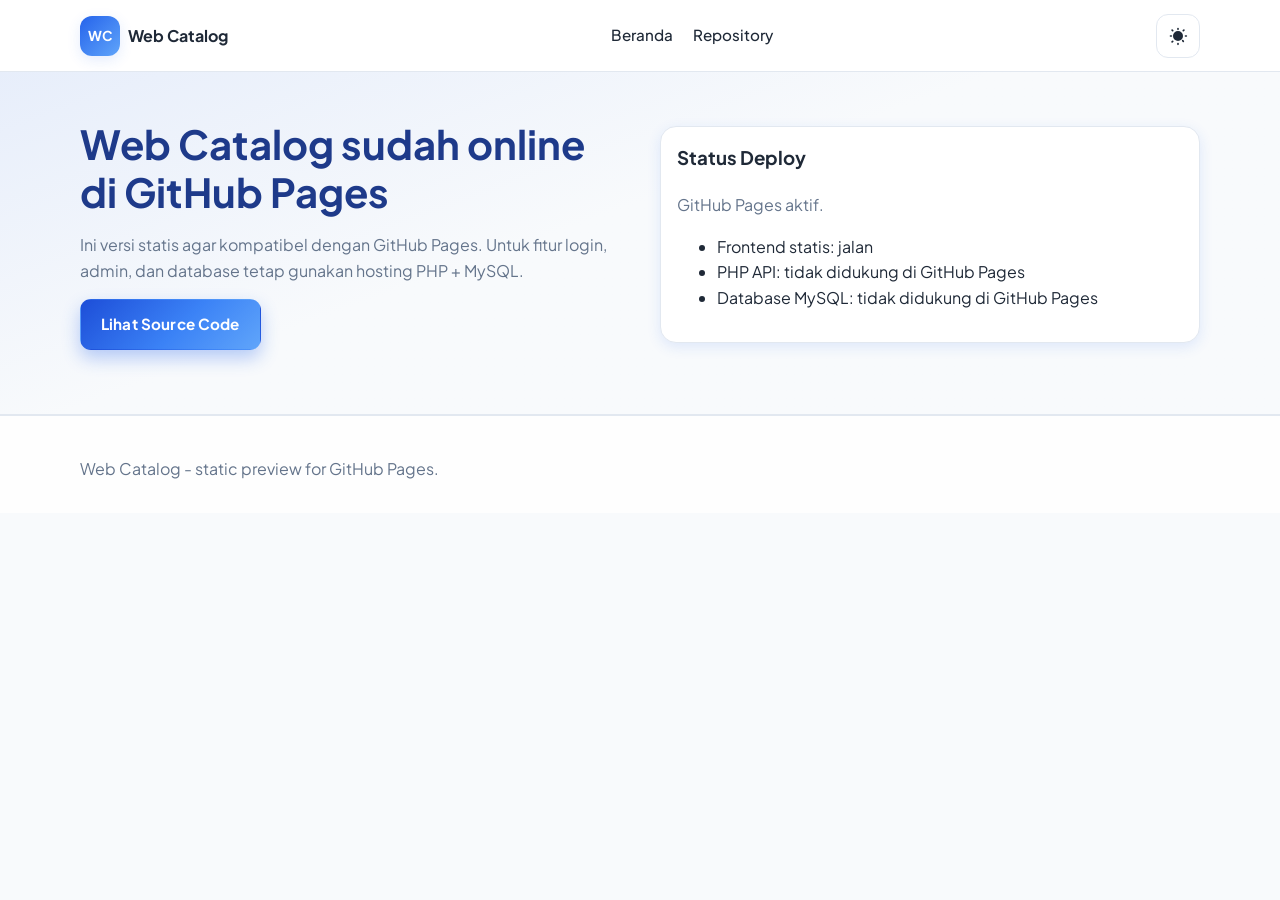
==== index.html @ 7be337b6 "Add static pages for GitHub Pages deployment Made-with: Cursor" ====
<!DOCTYPE html>
<html lang="id" data-theme="light">
<head>
  <meta charset="UTF-8">
  <meta name="viewport" content="width=device-width, initial-scale=1.0">
  <title>Web Catalog — Demo Statis</title>
  <meta name="description" content="Versi statis Web Catalog untuk GitHub Pages.">
  <link rel="preconnect" href="https://fonts.googleapis.com">
  <link rel="preconnect" href="https://fonts.gstatic.com" crossorigin>
  <link href="https://fonts.googleapis.com/css2?family=Plus+Jakarta+Sans:ital,wght@0,400;0,500;0,600;0,700;1,400&display=swap" rel="stylesheet">
  <link rel="stylesheet" href="assets/css/style.css">
</head>
<body>
  <header class="site-header">
    <div class="container header-inner">
      <a class="logo" href="./">
        <span class="logo-mark">WC</span>
        <span class="logo-text">Web Catalog</span>
      </a>
      <nav class="main-nav" aria-label="Utama">
        <a href="./">Beranda</a>
        <a href="https://github.com/zalen57/web-catalog">Repository</a>
      </nav>
      <div class="header-actions">
        <button type="button" class="theme-toggle" aria-label="Toggle dark mode" title="Mode gelap/terang">
          <svg class="theme-icon theme-icon-sun" width="20" height="20" viewBox="0 0 24 24" fill="currentColor" aria-hidden="true"><path d="M12 18a6 6 0 1 0 0-12 6 6 0 0 0 0 12zm0-16a1 1 0 0 1 1 1v1a1 1 0 1 1-2 0V3a1 1 0 0 1 1-1zm0 18a1 1 0 0 1 1 1v1a1 1 0 1 1-2 0v-1a1 1 0 0 1 1-1zM4.22 4.22a1 1 0 0 1 1.42 0l.7.7a1 1 0 1 1-1.42 1.42l-.7-.7a1 1 0 0 1 0-1.42zm12.72 12.72a1 1 0 0 1 1.42 0l.7.7a1 1 0 1 1-1.42 1.42l-.7-.7a1 1 0 0 1 0-1.42zM2 12a1 1 0 0 1 1-1h1a1 1 0 1 1 0 2H3a1 1 0 0 1-1-1zm18 0a1 1 0 0 1 1-1h1a1 1 0 1 1 0 2h-1a1 1 0 0 1-1-1zM4.22 19.78a1 1 0 0 1 0-1.42l.7-.7a1 1 0 1 1 1.42 1.42l-.7.7a1 1 0 0 1-1.42 0zM17.66 6.34a1 1 0 0 1 0-1.42l.7-.7a1 1 0 1 1 1.42 1.42l-.7.7a1 1 0 0 1-1.42 0z"/></svg>
          <svg class="theme-icon theme-icon-moon" width="20" height="20" viewBox="0 0 24 24" fill="currentColor" aria-hidden="true"><path d="M21 12.79A9 9 0 1 1 11.21 3 7 7 0 0 0 21 12.79z"/></svg>
        </button>
      </div>
    </div>
  </header>

  <main>
    <section class="hero">
      <div class="container hero-grid">
        <div>
          <h1>Web Catalog sudah online di GitHub Pages</h1>
          <p class="muted">Ini versi statis agar kompatibel dengan GitHub Pages. Untuk fitur login, admin, dan database tetap gunakan hosting PHP + MySQL.</p>
          <a class="btn" href="https://github.com/zalen57/web-catalog">Lihat Source Code</a>
        </div>
        <div class="card" style="padding:1rem">
          <h3 class="mt-0">Status Deploy</h3>
          <p class="muted">GitHub Pages aktif.</p>
          <ul>
            <li>Frontend statis: jalan</li>
            <li>PHP API: tidak didukung di GitHub Pages</li>
            <li>Database MySQL: tidak didukung di GitHub Pages</li>
          </ul>
        </div>
      </div>
    </section>
  </main>

  <footer class="site-footer">
    <div class="container" style="padding-bottom:2rem">
      <p class="muted" style="margin:0">Web Catalog - static preview for GitHub Pages.</p>
    </div>
  </footer>

  <script src="assets/js/app.js"></script>
</body>
</html>
---- assets/css/style.css ----
/* TechBlog — tema biru modern + dark mode */
:root {
  --blue: #2563eb;
  --blue-dark: #1e3a8a;
  --blue-light: #60a5fa;
  --bg: #f8fafc;
  --text: #1f2937;
  --text-muted: #64748b;
  --card: #ffffff;
  --border: #e2e8f0;
  --shadow: 0 4px 14px rgba(37, 99, 235, 0.12);
  --shadow-hover: 0 12px 28px rgba(37, 99, 235, 0.22);
  --radius: 12px;
  --radius-lg: 16px;
  --font: 'Plus Jakarta Sans', system-ui, sans-serif;
}

[data-theme='dark'] {
  --bg: #0f172a;
  --text: #f1f5f9;
  --text-muted: #94a3b8;
  --card: #1e293b;
  --border: #334155;
  --shadow: 0 4px 14px rgba(0, 0, 0, 0.35);
  --shadow-hover: 0 14px 32px rgba(0, 0, 0, 0.45);
}

*,
*::before,
*::after {
  box-sizing: border-box;
}

html {
  scroll-behavior: smooth;
}

body {
  margin: 0;
  font-family: var(--font);
  background: var(--bg);
  color: var(--text);
  line-height: 1.6;
  min-height: 100vh;
  transition: background 0.25s ease, color 0.25s ease;
}

img {
  max-width: 100%;
  height: auto;
  display: block;
}

a {
  color: var(--blue);
  text-decoration: none;
}

a:hover {
  text-decoration: underline;
}

.container {
  width: min(1120px, 92vw);
  margin-inline: auto;
}

.skip-link {
  position: absolute;
  left: -9999px;
  z-index: 999;
  padding: 0.5rem 1rem;
  background: var(--blue);
  color: #fff;
}

.skip-link:focus {
  left: 1rem;
  top: 1rem;
}

/* Header */
.site-header {
  position: sticky;
  top: 0;
  z-index: 100;
  background: color-mix(in srgb, var(--card) 92%, transparent);
  backdrop-filter: blur(12px);
  border-bottom: 1px solid var(--border);
}

.header-inner {
  display: flex;
  align-items: center;
  justify-content: space-between;
  gap: 1rem;
  padding: 0.85rem 0;
  flex-wrap: wrap;
}

.logo {
  display: inline-flex;
  align-items: center;
  gap: 0.5rem;
  font-weight: 700;
  color: var(--text);
  text-decoration: none;
}

.logo:hover {
  text-decoration: none;
}

.logo-mark {
  display: inline-flex;
  align-items: center;
  justify-content: center;
  width: 40px;
  height: 40px;
  border-radius: var(--radius);
  background: linear-gradient(135deg, var(--blue), var(--blue-light));
  color: #fff;
  font-size: 0.85rem;
  box-shadow: var(--shadow);
}

.main-nav {
  display: flex;
  align-items: center;
  gap: 1.25rem;
  flex-wrap: wrap;
}

.main-nav a {
  color: var(--text);
  font-weight: 500;
  font-size: 0.95rem;
  text-decoration: none;
}

.main-nav a:hover {
  color: var(--blue);
  text-decoration: none;
}

.header-actions {
  display: flex;
  align-items: center;
  gap: 0.5rem;
}

.theme-toggle {
  width: 44px;
  height: 44px;
  border-radius: var(--radius);
  border: 1px solid var(--border);
  background: var(--card);
  cursor: pointer;
  display: inline-flex;
  align-items: center;
  justify-content: center;
  transition: transform 0.2s ease, box-shadow 0.2s ease;
}

.theme-toggle:hover {
  transform: translateY(-2px);
  box-shadow: var(--shadow);
}

.theme-toggle .theme-icon {
  display: block;
  color: var(--text);
}

[data-theme='light'] .theme-icon-moon {
  display: none;
}
[data-theme='dark'] .theme-icon-sun {
  display: none;
}

.nav-toggle {
  display: none;
  flex-direction: column;
  gap: 5px;
  background: transparent;
  border: none;
  cursor: pointer;
  padding: 0.5rem;
}

.nav-toggle span {
  width: 22px;
  height: 2px;
  background: var(--text);
  border-radius: 2px;
}

@media (max-width: 900px) {
  .nav-toggle {
    display: flex;
  }
  .main-nav {
    display: none;
    width: 100%;
    flex-direction: column;
    align-items: flex-start;
    padding: 1rem 0;
    border-top: 1px solid var(--border);
  }
  .main-nav.is-open {
    display: flex;
  }
  .header-inner {
    flex-wrap: wrap;
  }
}

/* Buttons */
.btn {
  display: inline-flex;
  align-items: center;
  justify-content: center;
  gap: 0.35rem;
  padding: 12px 20px;
  border-radius: 11px;
  border: 1px solid transparent;
  font-family: inherit;
  font-weight: 700;
  letter-spacing: 0.01em;
  font-size: 0.95rem;
  cursor: pointer;
  transition: transform 0.2s ease, box-shadow 0.2s ease, filter 0.2s ease, border-color 0.2s ease;
  text-decoration: none;
  color: #fff;
  background: linear-gradient(135deg, #1d4ed8, #3b82f6 55%, #60a5fa 100%);
  box-shadow: 0 8px 18px rgba(37, 99, 235, 0.32);
}

.btn:hover {
  transform: translateY(-2px);
  box-shadow: 0 12px 24px rgba(37, 99, 235, 0.4);
  filter: saturate(1.08);
  text-decoration: none;
  color: #fff;
}

.btn:active {
  transform: translateY(0);
  box-shadow: 0 6px 12px rgba(37, 99, 235, 0.25);
}

.btn:focus-visible {
  outline: none;
  box-shadow: 0 0 0 3px color-mix(in srgb, var(--blue-light) 45%, transparent), 0 10px 18px rgba(37, 99, 235, 0.35);
}

.btn:disabled,
.btn[aria-disabled='true'] {
  cursor: not-allowed;
  opacity: 0.65;
  transform: none;
  box-shadow: none;
}

.btn-outline {
  background: color-mix(in srgb, var(--card) 88%, transparent);
  color: var(--blue);
  border: 1px solid color-mix(in srgb, var(--blue) 45%, var(--border));
  box-shadow: 0 2px 8px rgba(37, 99, 235, 0.08);
}

.btn-outline:hover {
  background: color-mix(in srgb, var(--blue) 14%, var(--card));
  color: var(--blue);
}

.btn-ghost {
  background: var(--card);
  color: var(--text);
  border: 1px solid var(--border);
  box-shadow: none;
}

.btn-ghost:hover {
  border-color: var(--blue-light);
  color: var(--blue);
}

.btn-sm {
  padding: 9px 15px;
  font-size: 0.82rem;
  border-radius: 10px;
}

.btn-icon {
  padding: 8px 12px;
}

/* Hero */
.hero {
  padding: 3rem 0 4rem;
  background: linear-gradient(160deg, color-mix(in srgb, var(--blue) 8%, var(--bg)) 0%, var(--bg) 45%, var(--bg) 100%);
  border-bottom: 1px solid var(--border);
}

.hero-grid {
  display: grid;
  grid-template-columns: 1fr 1fr;
  gap: 2.5rem;
  align-items: center;
}

@media (max-width: 860px) {
  .hero-grid {
    grid-template-columns: 1fr;
  }
}

.hero h1 {
  font-size: clamp(1.75rem, 4vw, 2.5rem);
  line-height: 1.2;
  margin: 0 0 1rem;
  color: var(--blue-dark);
}

[data-theme='dark'] .hero h1 {
  color: var(--blue-light);
}

.hero-lead {
  font-size: 1.1rem;
  color: var(--text-muted);
  margin-bottom: 1.5rem;
}

.hero-visual {
  border-radius: var(--radius-lg);
  overflow: hidden;
  box-shadow: var(--shadow-hover);
  aspect-ratio: 16/10;
  background: linear-gradient(135deg, var(--blue-dark), var(--blue));
}

.hero-visual img {
  width: 100%;
  height: 100%;
  object-fit: cover;
}

/* Section */
.section {
  padding: 3rem 0;
}

.section-head {
  display: flex;
  align-items: flex-end;
  justify-content: space-between;
  gap: 1rem;
  margin-bottom: 1.75rem;
  flex-wrap: wrap;
}

.section-head h2 {
  margin: 0;
  font-size: 1.5rem;
}

/* Cards grid */
.card-grid {
  display: grid;
  grid-template-columns: repeat(auto-fill, minmax(280px, 1fr));
  gap: 1.5rem;
}

.card {
  background: var(--card);
  border-radius: var(--radius-lg);
  border: 1px solid var(--border);
  overflow: hidden;
  box-shadow: var(--shadow);
  transition: transform 0.28s ease, box-shadow 0.28s ease;
}

.card:hover {
  transform: translateY(-6px);
  box-shadow: var(--shadow-hover);
}

.card-thumb {
  aspect-ratio: 16/10;
  overflow: hidden;
  background: var(--border);
}

.card-thumb img {
  width: 100%;
  height: 100%;
  object-fit: cover;
}

.card-body {
  padding: 1.15rem 1.25rem 1.35rem;
}

.card-meta {
  font-size: 0.8rem;
  color: var(--text-muted);
  margin-bottom: 0.35rem;
}

.card-title {
  margin: 0 0 0.5rem;
  font-size: 1.05rem;
  line-height: 1.35;
}

.card-title a {
  color: inherit;
  text-decoration: none;
}

.card-title a:hover {
  color: var(--blue);
}

.card-excerpt {
  font-size: 0.9rem;
  color: var(--text-muted);
  margin: 0;
}

/* Categories pills */
.cat-pills {
  display: flex;
  flex-wrap: wrap;
  gap: 0.65rem;
}

.cat-pill {
  display: inline-flex;
  align-items: center;
  gap: 0.35rem;
  padding: 0.55rem 1rem;
  border-radius: 999px;
  background: var(--card);
  border: 1px solid var(--border);
  color: var(--text);
  font-weight: 600;
  font-size: 0.9rem;
  transition: transform 0.2s ease, box-shadow 0.2s ease;
}

.cat-pill:hover {
  transform: translateY(-3px);
  box-shadow: var(--shadow);
  text-decoration: none;
  border-color: var(--blue-light);
}

.cat-icon-lg {
  display: inline-flex;
  width: 56px;
  height: 56px;
  align-items: center;
  justify-content: center;
  border-radius: var(--radius);
  background: linear-gradient(135deg, var(--blue), var(--blue-light));
  color: #fff;
  font-size: 1.5rem;
  font-weight: 700;
  margin: 0 auto;
  box-shadow: var(--shadow);
}

/* Newsletter */
.newsletter {
  background: linear-gradient(135deg, var(--blue-dark), var(--blue));
  color: #fff;
  border-radius: var(--radius-lg);
  padding: 2rem;
  margin: 2rem 0;
}

.newsletter h2 {
  margin: 0 0 0.5rem;
}

.newsletter p {
  margin: 0 0 1rem;
  opacity: 0.92;
}

.newsletter-form {
  display: flex;
  flex-wrap: wrap;
  gap: 0.75rem;
}

.newsletter-form input[type='text'] {
  flex: 1;
  min-width: 200px;
  padding: 12px 16px;
  border-radius: var(--radius);
  border: none;
  font: inherit;
}

.newsletter-form .btn {
  background: #fff;
  color: var(--blue-dark);
  box-shadow: 0 4px 14px rgba(0, 0, 0, 0.15);
}

.newsletter-form .btn:hover {
  color: var(--blue);
}

/* Footer */
.site-footer {
  margin-top: auto;
  border-top: 1px solid var(--border);
  background: color-mix(in srgb, var(--card) 80%, var(--bg));
  padding: 2.5rem 0 0;
}

.footer-grid {
  display: grid;
  grid-template-columns: repeat(auto-fit, minmax(200px, 1fr));
  gap: 2rem;
  padding-bottom: 2rem;
}

.footer-links,
.footer-social {
  list-style: none;
  padding: 0;
  margin: 0;
}

.footer-links li,
.footer-social li {
  margin-bottom: 0.4rem;
}

.footer-bottom {
  border-top: 1px solid var(--border);
  padding: 1rem 0;
  font-size: 0.85rem;
  color: var(--text-muted);
}

/* Article page */
.article-hero {
  padding: 2rem 0;
}

.breadcrumb {
  font-size: 0.85rem;
  color: var(--text-muted);
  margin-bottom: 1rem;
}

.article-hero h1 {
  font-size: clamp(1.6rem, 3.5vw, 2.25rem);
  margin: 0 0 1rem;
  line-height: 1.25;
}

.article-meta-bar {
  display: flex;
  flex-wrap: wrap;
  align-items: center;
  gap: 1rem;
  font-size: 0.9rem;
  color: var(--text-muted);
  margin-bottom: 1.5rem;
}

.author-inline {
  display: inline-flex;
  align-items: center;
  gap: 0.5rem;
}

.author-inline img {
  width: 40px;
  height: 40px;
  border-radius: 50%;
  object-fit: cover;
}

.article-cover {
  border-radius: var(--radius-lg);
  overflow: hidden;
  margin-bottom: 2rem;
  box-shadow: var(--shadow);
}

.article-cover img {
  width: 100%;
  max-height: 480px;
  object-fit: cover;
}

.prose {
  font-size: 1.05rem;
  max-width: 720px;
}

.prose h2 {
  margin-top: 2rem;
  font-size: 1.35rem;
  color: var(--blue-dark);
}

[data-theme='dark'] .prose h2 {
  color: var(--blue-light);
}

.prose p,
.prose ul {
  margin: 0 0 1rem;
}

.prose ul {
  padding-left: 1.25rem;
}

.article-actions {
  display: flex;
  flex-wrap: wrap;
  gap: 0.75rem;
  margin: 2rem 0;
  padding: 1rem 0;
  border-top: 1px solid var(--border);
  border-bottom: 1px solid var(--border);
}

.tag-list {
  display: flex;
  flex-wrap: wrap;
  gap: 0.5rem;
  margin-top: 1rem;
}

.tag {
  display: inline-block;
  padding: 0.25rem 0.65rem;
  border-radius: 999px;
  background: color-mix(in srgb, var(--blue) 12%, transparent);
  font-size: 0.8rem;
  font-weight: 600;
}

.share-row {
  display: flex;
  align-items: center;
  gap: 0.5rem;
  flex-wrap: wrap;
}

/* Forms */
.form-group {
  margin-bottom: 1rem;
}

.form-group label {
  display: block;
  font-weight: 600;
  margin-bottom: 0.35rem;
  font-size: 0.9rem;
}

.form-group input,
.form-group textarea {
  width: 100%;
  padding: 10px 14px;
  border-radius: var(--radius);
  border: 1px solid var(--border);
  background: var(--card);
  color: var(--text);
  font: inherit;
}

.form-group textarea {
  min-height: 120px;
  resize: vertical;
}

/* Filters bar */
.filters-bar {
  display: flex;
  flex-wrap: wrap;
  gap: 0.75rem;
  align-items: center;
  margin-bottom: 1.5rem;
}

.filters-bar select,
.search-wrap input {
  padding: 10px 14px;
  border-radius: var(--radius);
  border: 1px solid var(--border);
  background: var(--card);
  color: var(--text);
  font: inherit;
}

.search-wrap {
  flex: 1;
  min-width: 200px;
  position: relative;
}

.search-wrap input {
  width: 100%;
  padding-left: 2.5rem;
}

.search-wrap::before {
  content: '';
  position: absolute;
  left: 12px;
  top: 50%;
  transform: translateY(-50%);
  width: 18px;
  height: 18px;
  pointer-events: none;
  opacity: 0.65;
  background: center / contain no-repeat;
  background-image: url("data:image/svg+xml,%3Csvg xmlns='http://www.w3.org/2000/svg' viewBox='0 0 24 24' fill='%2364748b'%3E%3Cpath d='M15.5 14h-.79l-.28-.27A6.471 6.471 0 0 0 16 9.5 6.5 6.5 0 1 0 9.5 16c1.61 0 3.09-.59 4.23-1.57l.27.28v.79l5 4.99L20.49 19l-4.99-5zm-6 0C7.01 14 5 11.99 5 9.5S7.01 5 9.5 5 14 7.01 14 9.5 11.99 14 9.5 14z'/%3E%3C/svg%3E");
}

.search-hint {
  font-size: 0.8rem;
  color: var(--text-muted);
  margin-top: 0.35rem;
}

/* Comments */
.comment-list {
  margin: 2rem 0;
}

.comment-item {
  padding: 1rem;
  border-radius: var(--radius);
  border: 1px solid var(--border);
  background: var(--card);
  margin-bottom: 0.75rem;
}

.comment-meta {
  font-size: 0.8rem;
  color: var(--text-muted);
  margin-bottom: 0.35rem;
}

/* Skeleton */
.skeleton {
  background: linear-gradient(
    90deg,
    var(--border) 0%,
    color-mix(in srgb, var(--card) 60%, var(--border)) 50%,
    var(--border) 100%
  );
  background-size: 200% 100%;
  animation: sk 1.2s ease-in-out infinite;
  border-radius: 8px;
}

@keyframes sk {
  0% {
    background-position: 100% 0;
  }
  100% {
    background-position: -100% 0;
  }
}

.skeleton-card {
  height: 220px;
  border-radius: var(--radius-lg);
}

/* Utility */
.mt-0 {
  margin-top: 0;
}
.text-center {
  text-align: center;
}
.muted {
  color: var(--text-muted);
}

/* Profile */
.profile-hero {
  display: grid;
  grid-template-columns: auto 1fr;
  gap: 1.5rem;
  align-items: center;
  padding: 2rem 0;
}

.profile-hero img.avatar {
  width: 120px;
  height: 120px;
  border-radius: 50%;
  object-fit: cover;
  border: 4px solid var(--blue-light);
  box-shadow: var(--shadow);
}

@media (max-width: 600px) {
  .profile-hero {
    grid-template-columns: 1fr;
    text-align: center;
  }
  .profile-hero img.avatar {
    margin-inline: auto;
  }
}

/* About page */
.about-grid {
  display: grid;
  grid-template-columns: 1fr 1fr;
  gap: 2rem;
}

@media (max-width: 800px) {
  .about-grid {
    grid-template-columns: 1fr;
  }
}

/* Live search results */
.live-results {
  position: absolute;
  left: 0;
  right: 0;
  top: calc(100% + 6px);
  background: var(--card);
  border: 1px solid var(--border);
  border-radius: var(--radius);
  box-shadow: var(--shadow-hover);
  max-height: 320px;
  overflow-y: auto;
  z-index: 50;
  display: none;
}

.live-results.is-visible {
  display: block;
}

.live-results a {
  display: block;
  padding: 0.65rem 1rem;
  color: var(--text);
  border-bottom: 1px solid var(--border);
  text-decoration: none;
}

.live-results a:hover {
  background: color-mix(in srgb, var(--blue) 8%, transparent);
}

.live-results a:last-child {
  border-bottom: none;
}

.search-wrap {
  position: relative;
}

/* Fade-in on scroll handled by AOS; extra class for cards */
[data-aos] {
  pointer-events: auto;
}

/* Login */
.auth-card {
  max-width: 420px;
  margin: 3rem auto;
  padding: 2rem;
  background: var(--card);
  border-radius: var(--radius-lg);
  border: 1px solid var(--border);
  box-shadow: var(--shadow);
}

.alert {
  padding: 0.75rem 1rem;
  border-radius: var(--radius);
  margin-bottom: 1rem;
  font-size: 0.9rem;
}

.alert-error {
  background: color-mix(in srgb, #ef4444 15%, transparent);
  color: #b91c1c;
}

.alert-success {
  background: color-mix(in srgb, #22c55e 15%, transparent);
  color: #15803d;
}

/* Admin */
.admin-wrap {
  display: grid;
  gap: 1rem;
}

.admin-kicker {
  margin: 0;
  letter-spacing: 0.09em;
  font-size: 0.76rem;
  font-weight: 700;
  color: var(--blue-dark);
}

.admin-topbar {
  display: grid;
  grid-template-columns: 1fr auto;
  gap: 1rem;
  padding: 1.1rem 1.2rem;
  border-radius: 16px;
  border: 1px solid color-mix(in srgb, var(--blue) 24%, var(--border));
  background: linear-gradient(135deg, color-mix(in srgb, var(--blue) 16%, var(--card)), color-mix(in srgb, var(--blue-light) 8%, var(--card)));
}

.admin-topbar-actions {
  display: flex;
  align-items: center;
  gap: 0.55rem;
  flex-wrap: wrap;
  justify-content: flex-end;
}

.admin-date-pill {
  display: inline-flex;
  align-items: center;
  border: 1px solid var(--border);
  border-radius: 999px;
  padding: 0.28rem 0.7rem;
  font-size: 0.78rem;
  color: var(--text-muted);
  background: color-mix(in srgb, var(--card) 86%, var(--bg));
}

.admin-kpi-grid {
  display: grid;
  grid-template-columns: repeat(4, minmax(0, 1fr));
  gap: 0.8rem;
}

.admin-kpi-card {
  padding: 0.95rem 1rem;
  border-radius: 14px;
  border: 1px solid color-mix(in srgb, var(--blue) 15%, var(--border));
  background: linear-gradient(180deg, color-mix(in srgb, var(--card) 90%, var(--bg)), var(--card));
}

.admin-stat-label {
  margin: 0;
  color: var(--text-muted);
  font-size: 0.9rem;
}

.admin-stat-value {
  margin: 0.35rem 0 0;
  font-size: clamp(1.4rem, 3vw, 1.9rem);
  font-weight: 700;
  line-height: 1.1;
}

.admin-layout {
  display: grid;
  grid-template-columns: minmax(0, 1.35fr) minmax(280px, 0.9fr);
  gap: 0.85rem;
}

.admin-primary,
.admin-sidebar {
  display: grid;
  gap: 0.85rem;
  align-content: start;
}

.admin-panel {
  padding: 1rem;
  border-radius: 14px;
  border: 1px solid color-mix(in srgb, var(--blue) 10%, var(--border));
}

.admin-panel-head {
  display: flex;
  align-items: center;
  justify-content: space-between;
  gap: 0.75rem;
}

.admin-insights {
  display: grid;
  grid-template-columns: repeat(2, minmax(0, 1fr));
  gap: 0.85rem;
}

.admin-insight {
  border: 1px solid var(--border);
  border-radius: 12px;
  padding: 0.85rem;
  background: color-mix(in srgb, var(--card) 90%, var(--bg));
}

.admin-meter {
  height: 10px;
  background: color-mix(in srgb, var(--card) 50%, var(--border));
  border-radius: 999px;
  overflow: hidden;
  margin: 0.35rem 0;
}

.admin-meter span {
  display: block;
  height: 100%;
  border-radius: 999px;
  background: linear-gradient(90deg, var(--blue), var(--blue-light));
}

.admin-list {
  display: grid;
  gap: 0.6rem;
}

.admin-list-item {
  display: flex;
  align-items: center;
  justify-content: space-between;
  gap: 1rem;
  background: color-mix(in srgb, var(--card) 92%, var(--bg));
  border: 1px solid var(--border);
  border-radius: 10px;
  padding: 0.8rem;
  text-decoration: none;
  color: var(--text);
  transition: transform 0.2s ease, box-shadow 0.2s ease, border-color 0.2s ease;
}

.admin-list-item:hover {
  transform: translateY(-1px);
  border-color: color-mix(in srgb, var(--blue) 35%, var(--border));
  box-shadow: var(--shadow);
  text-decoration: none;
}

.admin-list-item p {
  margin: 0.2rem 0 0;
}

.admin-list-meta {
  white-space: nowrap;
  font-weight: 500;
}

.admin-role {
  border: 1px solid color-mix(in srgb, var(--blue) 24%, var(--border));
  border-radius: 999px;
  padding: 0.15rem 0.55rem;
  font-size: 0.8rem;
  color: var(--text-muted);
}

.admin-action-stack {
  display: grid;
  grid-template-columns: 1fr;
  gap: 0.7rem;
}

.admin-action-tile {
  display: block;
  border: 1px solid var(--border);
  border-radius: 12px;
  padding: 0.95rem;
  background: color-mix(in srgb, var(--card) 84%, var(--bg));
  text-decoration: none;
  color: var(--text);
  transition: transform 0.2s ease, border-color 0.2s ease, box-shadow 0.2s ease;
}

.admin-action-tile:hover {
  transform: translateY(-2px);
  border-color: color-mix(in srgb, var(--blue) 30%, var(--border));
  box-shadow: var(--shadow);
  text-decoration: none;
}

.admin-action-tile p {
  margin: 0.35rem 0 0;
}

@media (max-width: 900px) {
  .admin-topbar {
    grid-template-columns: 1fr;
  }

  .admin-topbar-actions {
    justify-content: flex-start;
  }

  .admin-kpi-grid {
    grid-template-columns: repeat(2, minmax(0, 1fr));
  }

  .admin-layout {
    grid-template-columns: 1fr;
  }

  .admin-insights {
    grid-template-columns: 1fr;
  }
}
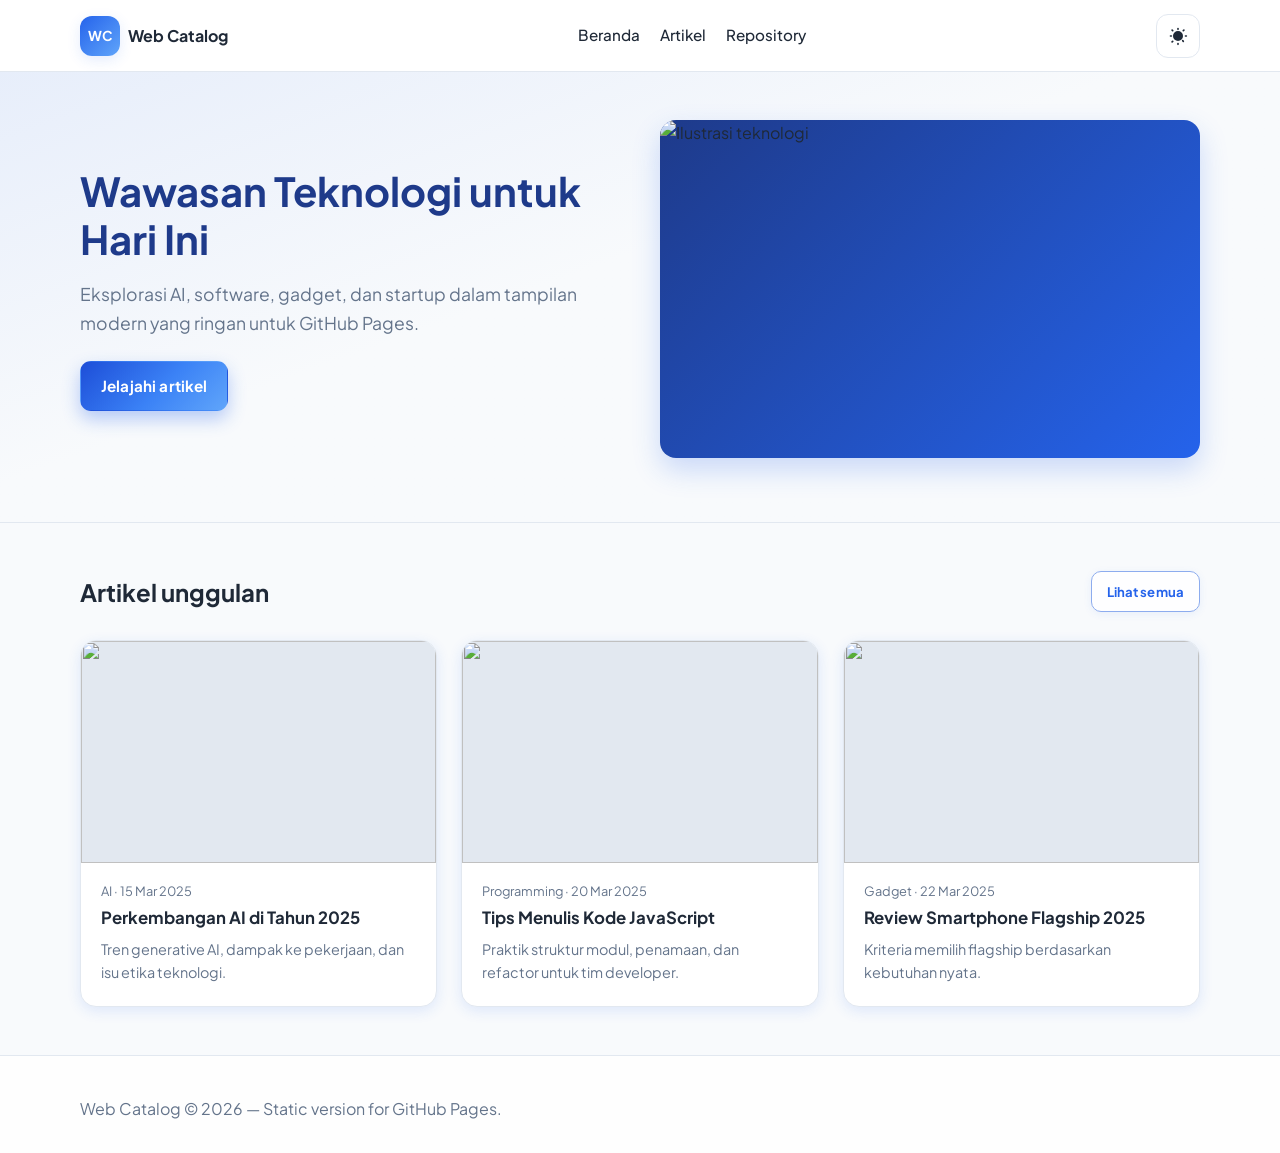
==== commit 18b2f22e: "Convert frontend to static GitHub Pages-compatible pages Made-with: Cursor" ====
--- a/index.html
+++ b/index.html
@@ -3,8 +3,8 @@
 <head>
   <meta charset="UTF-8">
   <meta name="viewport" content="width=device-width, initial-scale=1.0">
-  <title>Web Catalog — Demo Statis</title>
-  <meta name="description" content="Versi statis Web Catalog untuk GitHub Pages.">
+  <title>Beranda — Web Catalog</title>
+  <meta name="description" content="Web Catalog teknologi: AI, programming, gadget, keamanan siber, dan startup.">
   <link rel="preconnect" href="https://fonts.googleapis.com">
   <link rel="preconnect" href="https://fonts.gstatic.com" crossorigin>
   <link href="https://fonts.googleapis.com/css2?family=Plus+Jakarta+Sans:ital,wght@0,400;0,500;0,600;0,700;1,400&display=swap" rel="stylesheet">
@@ -13,12 +13,16 @@
 <body>
   <header class="site-header">
     <div class="container header-inner">
-      <a class="logo" href="./">
+      <a class="logo" href="./index.html">
         <span class="logo-mark">WC</span>
         <span class="logo-text">Web Catalog</span>
       </a>
+      <button type="button" class="nav-toggle" aria-label="Menu" aria-expanded="false">
+        <span></span><span></span><span></span>
+      </button>
       <nav class="main-nav" aria-label="Utama">
-        <a href="./">Beranda</a>
+        <a href="./index.html">Beranda</a>
+        <a href="./articles.html">Artikel</a>
         <a href="https://github.com/zalen57/web-catalog">Repository</a>
       </nav>
       <div class="header-actions">
@@ -34,18 +38,47 @@
     <section class="hero">
       <div class="container hero-grid">
         <div>
-          <h1>Web Catalog sudah online di GitHub Pages</h1>
-          <p class="muted">Ini versi statis agar kompatibel dengan GitHub Pages. Untuk fitur login, admin, dan database tetap gunakan hosting PHP + MySQL.</p>
-          <a class="btn" href="https://github.com/zalen57/web-catalog">Lihat Source Code</a>
+          <h1>Wawasan Teknologi untuk Hari Ini</h1>
+          <p class="hero-lead">Eksplorasi AI, software, gadget, dan startup dalam tampilan modern yang ringan untuk GitHub Pages.</p>
+          <a class="btn" href="./articles.html">Jelajahi artikel</a>
         </div>
-        <div class="card" style="padding:1rem">
-          <h3 class="mt-0">Status Deploy</h3>
-          <p class="muted">GitHub Pages aktif.</p>
-          <ul>
-            <li>Frontend statis: jalan</li>
-            <li>PHP API: tidak didukung di GitHub Pages</li>
-            <li>Database MySQL: tidak didukung di GitHub Pages</li>
-          </ul>
+        <div class="hero-visual">
+          <img src="https://images.unsplash.com/photo-1451187580459-43490279c0fa?w=900&h=560&fit=crop" alt="Ilustrasi teknologi" loading="lazy" width="900" height="560">
+        </div>
+      </div>
+    </section>
+
+    <section class="section">
+      <div class="container">
+        <div class="section-head">
+          <h2>Artikel unggulan</h2>
+          <a class="btn btn-outline btn-sm" href="./articles.html">Lihat semua</a>
+        </div>
+        <div class="card-grid">
+          <article class="card">
+            <div class="card-thumb"><img src="https://images.unsplash.com/photo-1677442136019-21780ecad995?w=1200&h=630&fit=crop" alt="" loading="lazy"></div>
+            <div class="card-body">
+              <div class="card-meta">AI · 15 Mar 2025</div>
+              <h3 class="card-title"><a href="./articles.html">Perkembangan AI di Tahun 2025</a></h3>
+              <p class="card-excerpt">Tren generative AI, dampak ke pekerjaan, dan isu etika teknologi.</p>
+            </div>
+          </article>
+          <article class="card">
+            <div class="card-thumb"><img src="https://images.unsplash.com/photo-1555066931-4365d14bab8c?w=1200&h=630&fit=crop" alt="" loading="lazy"></div>
+            <div class="card-body">
+              <div class="card-meta">Programming · 20 Mar 2025</div>
+              <h3 class="card-title"><a href="./articles.html">Tips Menulis Kode JavaScript</a></h3>
+              <p class="card-excerpt">Praktik struktur modul, penamaan, dan refactor untuk tim developer.</p>
+            </div>
+          </article>
+          <article class="card">
+            <div class="card-thumb"><img src="https://images.unsplash.com/photo-1511707171634-5f897ff02aa9?w=1200&h=630&fit=crop" alt="" loading="lazy"></div>
+            <div class="card-body">
+              <div class="card-meta">Gadget · 22 Mar 2025</div>
+              <h3 class="card-title"><a href="./articles.html">Review Smartphone Flagship 2025</a></h3>
+              <p class="card-excerpt">Kriteria memilih flagship berdasarkan kebutuhan nyata.</p>
+            </div>
+          </article>
         </div>
       </div>
     </section>
@@ -53,7 +86,7 @@
 
   <footer class="site-footer">
     <div class="container" style="padding-bottom:2rem">
-      <p class="muted" style="margin:0">Web Catalog - static preview for GitHub Pages.</p>
+      <p class="muted" style="margin:0">Web Catalog © 2026 — Static version for GitHub Pages.</p>
     </div>
   </footer>
 
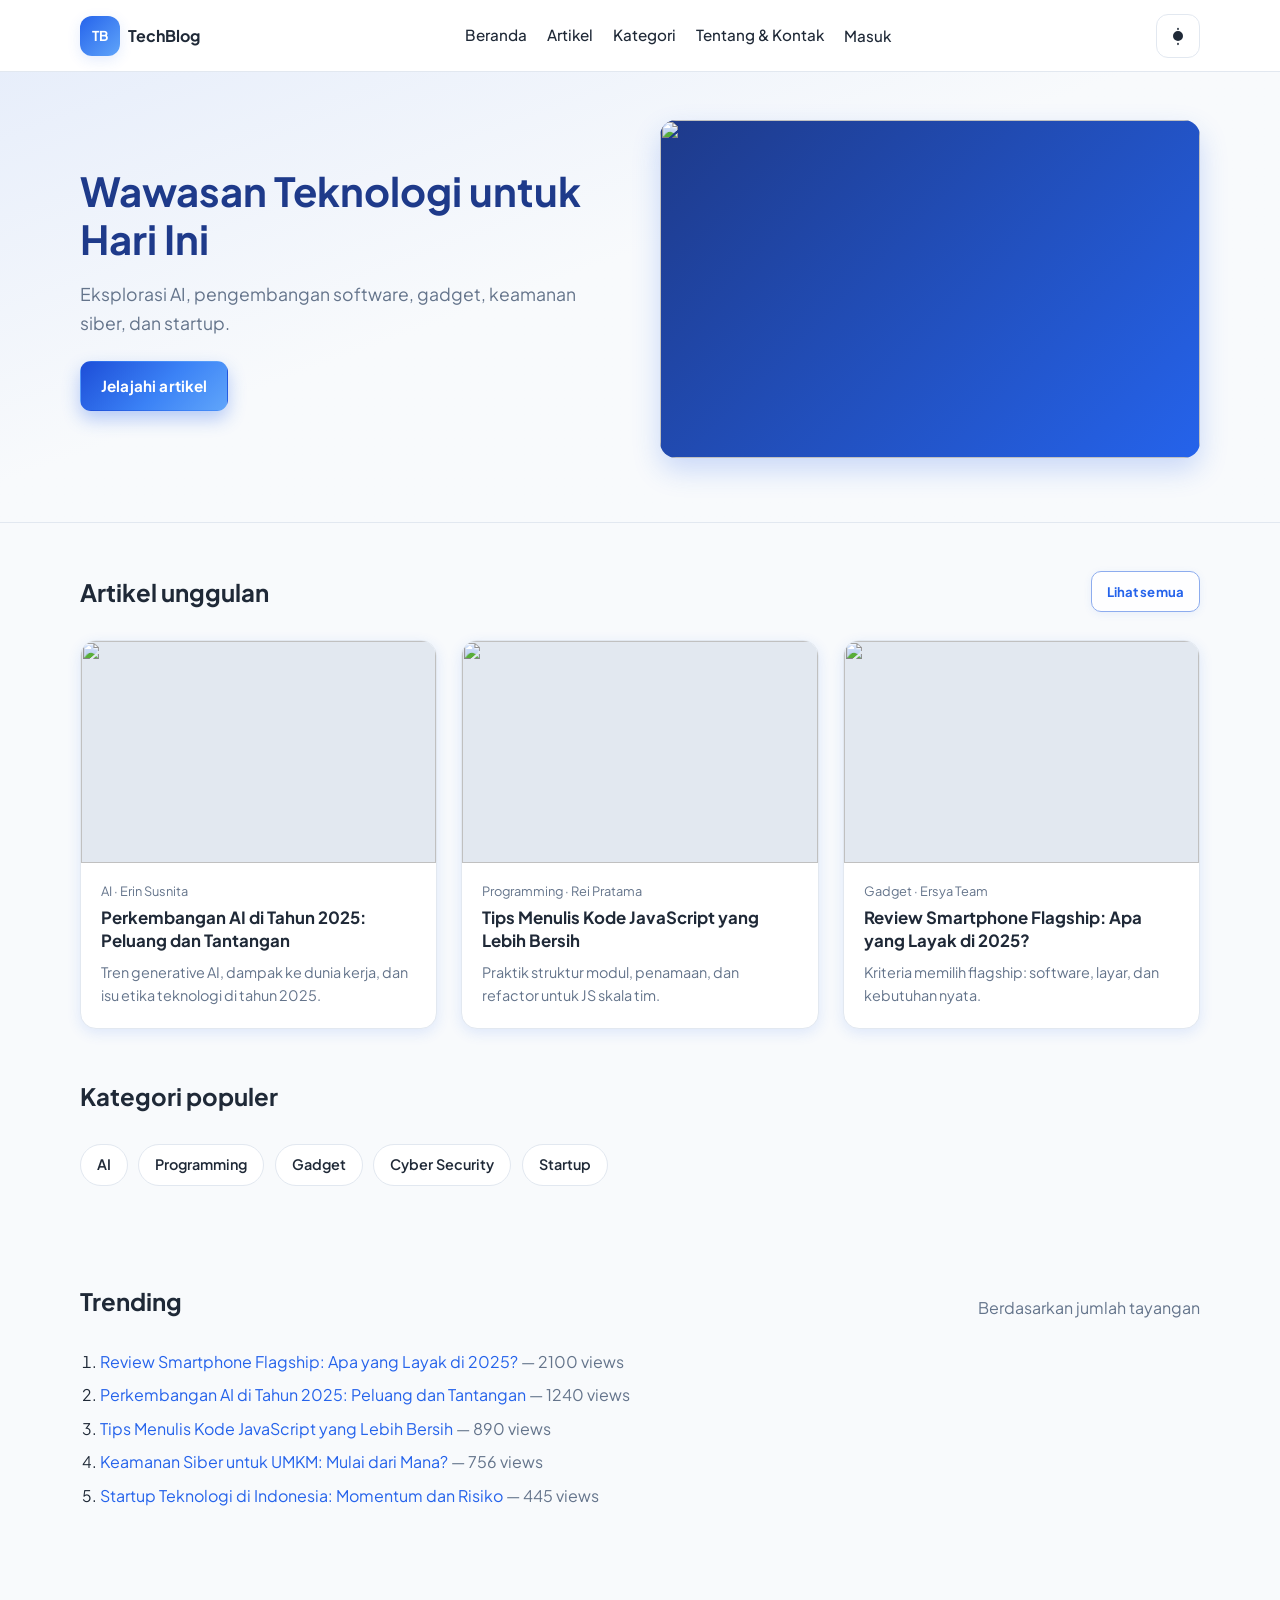
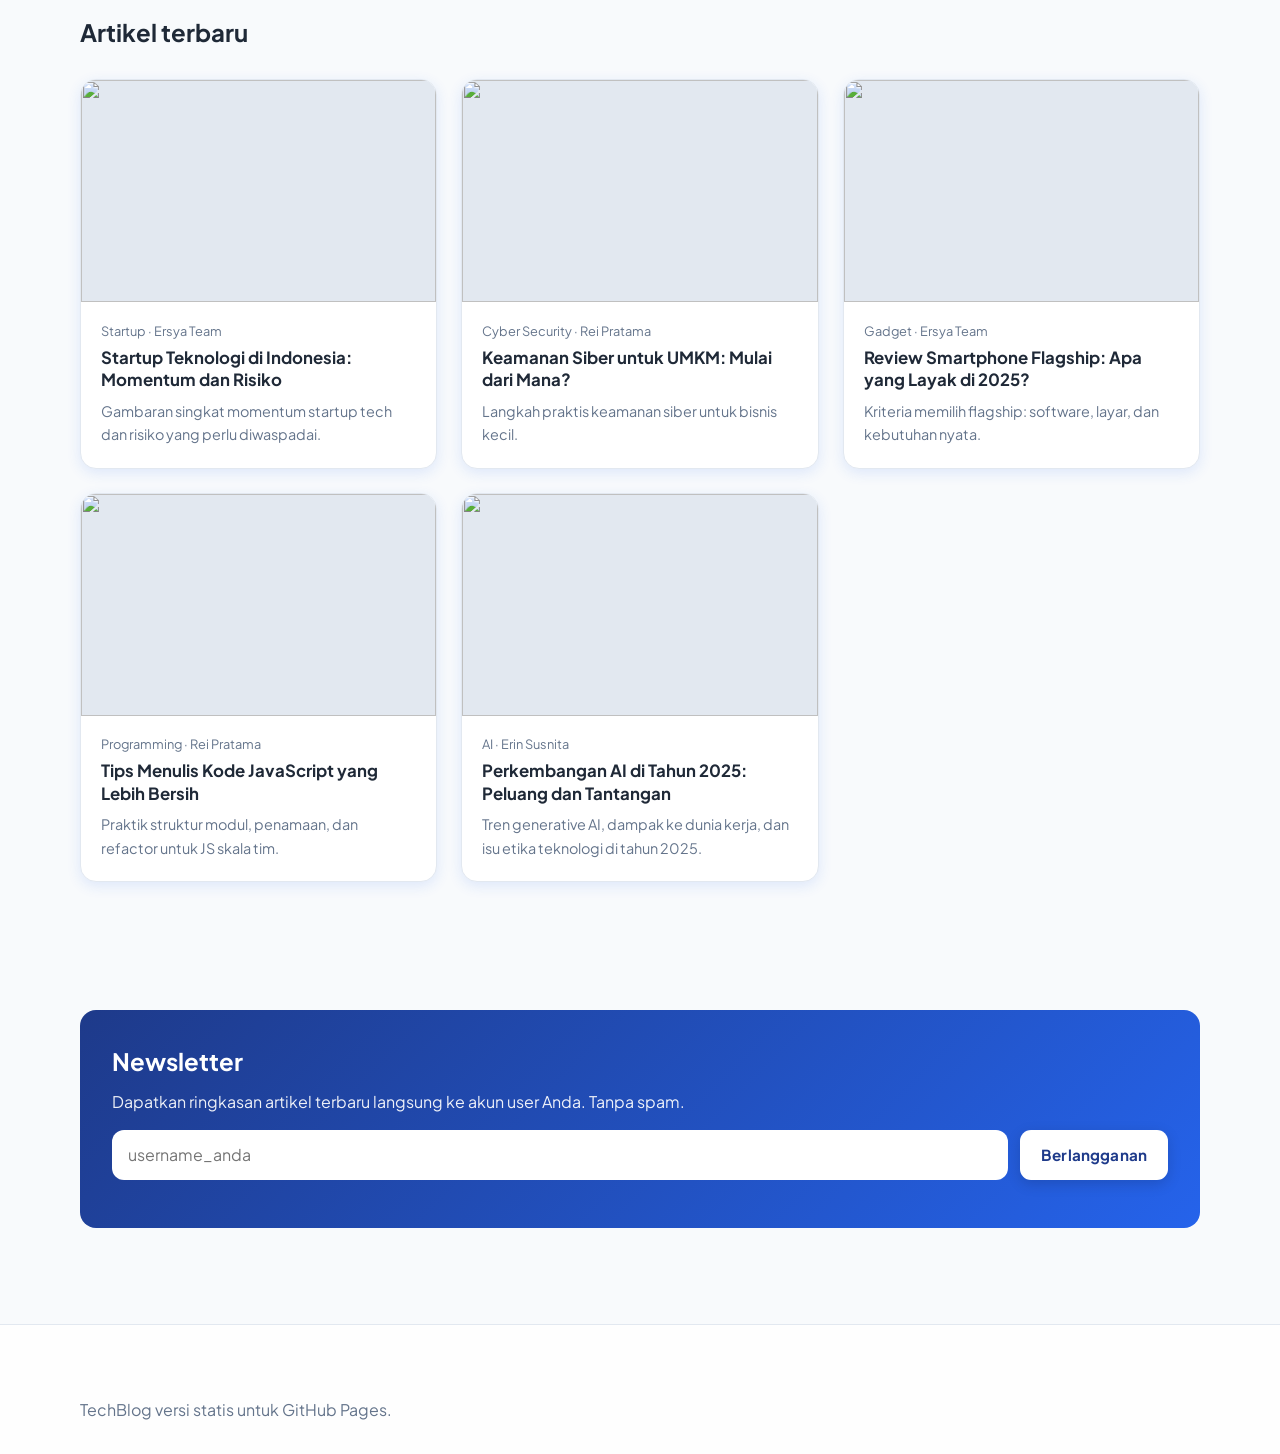
==== commit ef12b709: "Add full static GitHub Pages version with client-side data Made-with: Cursor" ====
--- a/index.html
+++ b/index.html
@@ -4,92 +4,45 @@
   <meta charset="UTF-8">
   <meta name="viewport" content="width=device-width, initial-scale=1.0">
   <title>Beranda — Web Catalog</title>
-  <meta name="description" content="Web Catalog teknologi: AI, programming, gadget, keamanan siber, dan startup.">
+  <meta name="description" content="Blog teknologi modern: AI, programming, gadget, keamanan siber, dan startup.">
   <link rel="preconnect" href="https://fonts.googleapis.com">
   <link rel="preconnect" href="https://fonts.gstatic.com" crossorigin>
   <link href="https://fonts.googleapis.com/css2?family=Plus+Jakarta+Sans:ital,wght@0,400;0,500;0,600;0,700;1,400&display=swap" rel="stylesheet">
+  <link href="https://unpkg.com/aos@2.3.4/dist/aos.css" rel="stylesheet">
   <link rel="stylesheet" href="assets/css/style.css">
 </head>
-<body>
+<body data-page="home">
   <header class="site-header">
     <div class="container header-inner">
-      <a class="logo" href="./index.html">
-        <span class="logo-mark">WC</span>
-        <span class="logo-text">Web Catalog</span>
-      </a>
-      <button type="button" class="nav-toggle" aria-label="Menu" aria-expanded="false">
-        <span></span><span></span><span></span>
-      </button>
+      <a class="logo" href="index.html"><span class="logo-mark">TB</span><span class="logo-text">TechBlog</span></a>
+      <button type="button" class="nav-toggle" aria-label="Menu" aria-expanded="false"><span></span><span></span><span></span></button>
       <nav class="main-nav" aria-label="Utama">
-        <a href="./index.html">Beranda</a>
-        <a href="./articles.html">Artikel</a>
-        <a href="https://github.com/zalen57/web-catalog">Repository</a>
+        <a href="index.html">Beranda</a>
+        <a href="articles.html">Artikel</a>
+        <a href="category.html">Kategori</a>
+        <a href="about.html">Tentang &amp; Kontak</a>
+        <span id="auth-links"></span>
       </nav>
       <div class="header-actions">
         <button type="button" class="theme-toggle" aria-label="Toggle dark mode" title="Mode gelap/terang">
-          <svg class="theme-icon theme-icon-sun" width="20" height="20" viewBox="0 0 24 24" fill="currentColor" aria-hidden="true"><path d="M12 18a6 6 0 1 0 0-12 6 6 0 0 0 0 12zm0-16a1 1 0 0 1 1 1v1a1 1 0 1 1-2 0V3a1 1 0 0 1 1-1zm0 18a1 1 0 0 1 1 1v1a1 1 0 1 1-2 0v-1a1 1 0 0 1 1-1zM4.22 4.22a1 1 0 0 1 1.42 0l.7.7a1 1 0 1 1-1.42 1.42l-.7-.7a1 1 0 0 1 0-1.42zm12.72 12.72a1 1 0 0 1 1.42 0l.7.7a1 1 0 1 1-1.42 1.42l-.7-.7a1 1 0 0 1 0-1.42zM2 12a1 1 0 0 1 1-1h1a1 1 0 1 1 0 2H3a1 1 0 0 1-1-1zm18 0a1 1 0 0 1 1-1h1a1 1 0 1 1 0 2h-1a1 1 0 0 1-1-1zM4.22 19.78a1 1 0 0 1 0-1.42l.7-.7a1 1 0 1 1 1.42 1.42l-.7.7a1 1 0 0 1-1.42 0zM17.66 6.34a1 1 0 0 1 0-1.42l.7-.7a1 1 0 1 1 1.42 1.42l-.7.7a1 1 0 0 1-1.42 0z"/></svg>
-          <svg class="theme-icon theme-icon-moon" width="20" height="20" viewBox="0 0 24 24" fill="currentColor" aria-hidden="true"><path d="M21 12.79A9 9 0 1 1 11.21 3 7 7 0 0 0 21 12.79z"/></svg>
+          <svg class="theme-icon theme-icon-sun" width="20" height="20" viewBox="0 0 24 24" fill="currentColor"><path d="M12 18a6 6 0 1 0 0-12 6 6 0 0 0 0 12zm0-16a1 1 0 0 1 1 1v1a1 1 0 1 1-2 0V3a1 1 0 0 1 1-1zm0 18a1 1 0 0 1 1 1v1a1 1 0 1 1-2 0v-1a1 1 0 0 1 1-1z"/></svg>
+          <svg class="theme-icon theme-icon-moon" width="20" height="20" viewBox="0 0 24 24" fill="currentColor"><path d="M21 12.79A9 9 0 1 1 11.21 3 7 7 0 0 0 21 12.79z"/></svg>
         </button>
       </div>
     </div>
   </header>
-
   <main>
-    <section class="hero">
-      <div class="container hero-grid">
-        <div>
-          <h1>Wawasan Teknologi untuk Hari Ini</h1>
-          <p class="hero-lead">Eksplorasi AI, software, gadget, dan startup dalam tampilan modern yang ringan untuk GitHub Pages.</p>
-          <a class="btn" href="./articles.html">Jelajahi artikel</a>
-        </div>
-        <div class="hero-visual">
-          <img src="https://images.unsplash.com/photo-1451187580459-43490279c0fa?w=900&h=560&fit=crop" alt="Ilustrasi teknologi" loading="lazy" width="900" height="560">
-        </div>
-      </div>
-    </section>
-
-    <section class="section">
-      <div class="container">
-        <div class="section-head">
-          <h2>Artikel unggulan</h2>
-          <a class="btn btn-outline btn-sm" href="./articles.html">Lihat semua</a>
-        </div>
-        <div class="card-grid">
-          <article class="card">
-            <div class="card-thumb"><img src="https://images.unsplash.com/photo-1677442136019-21780ecad995?w=1200&h=630&fit=crop" alt="" loading="lazy"></div>
-            <div class="card-body">
-              <div class="card-meta">AI · 15 Mar 2025</div>
-              <h3 class="card-title"><a href="./articles.html">Perkembangan AI di Tahun 2025</a></h3>
-              <p class="card-excerpt">Tren generative AI, dampak ke pekerjaan, dan isu etika teknologi.</p>
-            </div>
-          </article>
-          <article class="card">
-            <div class="card-thumb"><img src="https://images.unsplash.com/photo-1555066931-4365d14bab8c?w=1200&h=630&fit=crop" alt="" loading="lazy"></div>
-            <div class="card-body">
-              <div class="card-meta">Programming · 20 Mar 2025</div>
-              <h3 class="card-title"><a href="./articles.html">Tips Menulis Kode JavaScript</a></h3>
-              <p class="card-excerpt">Praktik struktur modul, penamaan, dan refactor untuk tim developer.</p>
-            </div>
-          </article>
-          <article class="card">
-            <div class="card-thumb"><img src="https://images.unsplash.com/photo-1511707171634-5f897ff02aa9?w=1200&h=630&fit=crop" alt="" loading="lazy"></div>
-            <div class="card-body">
-              <div class="card-meta">Gadget · 22 Mar 2025</div>
-              <h3 class="card-title"><a href="./articles.html">Review Smartphone Flagship 2025</a></h3>
-              <p class="card-excerpt">Kriteria memilih flagship berdasarkan kebutuhan nyata.</p>
-            </div>
-          </article>
-        </div>
-      </div>
-    </section>
+    <section class="hero"><div class="container hero-grid"><div><h1>Wawasan Teknologi untuk Hari Ini</h1><p class="hero-lead">Eksplorasi AI, pengembangan software, gadget, keamanan siber, dan startup.</p><a class="btn" href="articles.html">Jelajahi artikel</a></div><div class="hero-visual"><img src="https://images.unsplash.com/photo-1451187580459-43490279c0fa?w=900&h=560&fit=crop" alt="" loading="lazy"></div></div></section>
+    <section class="section"><div class="container"><div class="section-head"><h2>Artikel unggulan</h2><a class="btn btn-outline btn-sm" href="articles.html">Lihat semua</a></div><div class="card-grid" id="featured-grid"></div></div></section>
+    <section class="section" style="padding-top:0"><div class="container"><div class="section-head"><h2>Kategori populer</h2></div><div class="cat-pills" id="cat-pills"></div></div></section>
+    <section class="section"><div class="container"><div class="section-head"><h2>Trending</h2><span class="muted">Berdasarkan jumlah tayangan</span></div><ol style="margin:0;padding-left:1.25rem;max-width:640px" id="trending-list"></ol></div></section>
+    <section class="section"><div class="container"><div class="section-head"><h2>Artikel terbaru</h2></div><div class="card-grid" id="latest-grid"></div></div></section>
+    <section class="section"><div class="container"><div class="newsletter"><h2>Newsletter</h2><p>Dapatkan ringkasan artikel terbaru langsung ke akun user Anda. Tanpa spam.</p><form class="newsletter-form" id="newsletter-form"><input type="text" name="user" required placeholder="username_anda"><button type="submit" class="btn">Berlangganan</button></form><p id="newsletter-msg" class="muted" style="margin-top:0.75rem;font-size:0.9rem"></p></div></div></section>
+    <p id="page-error" class="container muted"></p>
   </main>
-
-  <footer class="site-footer">
-    <div class="container" style="padding-bottom:2rem">
-      <p class="muted" style="margin:0">Web Catalog © 2026 — Static version for GitHub Pages.</p>
-    </div>
-  </footer>
-
+  <footer class="site-footer"><div class="container" style="padding:2rem 0"><p class="muted" style="margin:0">TechBlog versi statis untuk GitHub Pages.</p></div></footer>
+  <script src="https://unpkg.com/aos@2.3.4/dist/aos.js"></script>
   <script src="assets/js/app.js"></script>
+  <script src="assets/js/static-site.js"></script>
 </body>
 </html>
